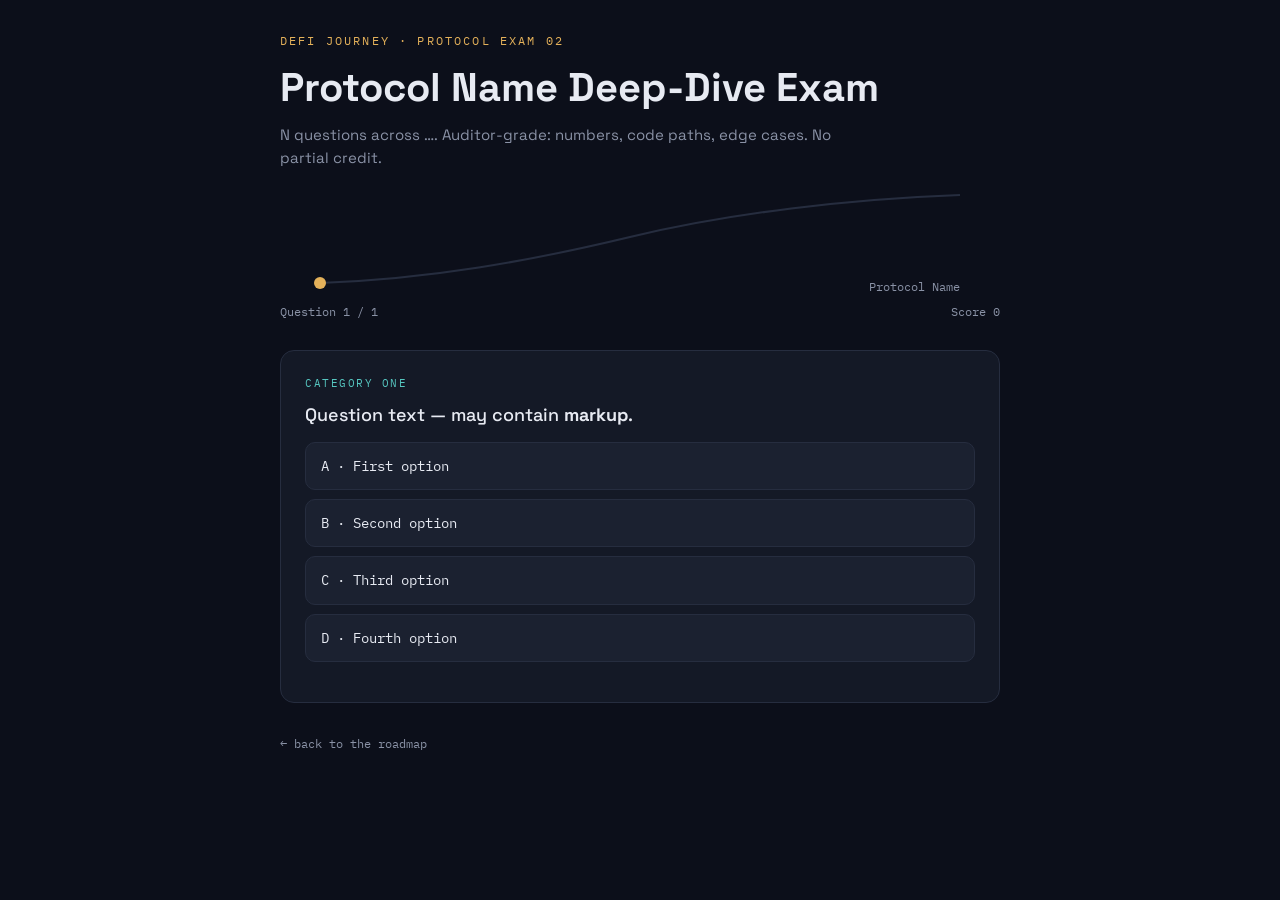
==== exams/_template/index.html @ eb02fe0d "DeFi Journey: roadmap hub + reusable exam engine Static, no-build-step site pairing a 10-node DeFi a" ====
<!DOCTYPE html>
<html lang="en">
<head>
<meta charset="UTF-8">
<meta name="viewport" content="width=device-width, initial-scale=1.0">
<!-- Update the title to match data.js. The engine also sets it at runtime. -->
<title>Protocol Name Deep-Dive Exam · DeFi Journey</title>
<link rel="preconnect" href="https://fonts.googleapis.com">
<link rel="preconnect" href="https://fonts.gstatic.com" crossorigin>
<link href="https://fonts.googleapis.com/css2?family=Space+Grotesk:wght@400;500;600;700&family=IBM+Plex+Sans:wght@400;500;600&family=IBM+Plex+Mono:wght@400;500;600&display=swap" rel="stylesheet">
<link rel="stylesheet" href="../../assets/base.css">
</head>
<body class="exam">
<div class="wrap">
  <header id="exam-header"></header>
  <main id="stage"></main>
  <a class="back-link" href="../../">&larr; back to the roadmap</a>
</div>
<script type="module">
  import { runExam } from "../../assets/engine.js";
  import data from "./data.js";
  runExam(data);
</script>
</body>
</html>
---- assets/base.css ----
/* ==========================================================================
   DeFi Deep-Dive Exams — shared design system.

   Every colour is a custom property so a per-exam `theme` object can override
   just the accents (see engine.js applyTheme). The defaults below are the
   roadmap's navy/gold identity, which doubles as the neutral exam theme.
   ========================================================================== */

:root{
  /* --- surfaces & ink (shared) --- */
  --bg:#0C0F1A;
  --panel:#141926;
  --panel-2:#1B2130;
  --line:#262D3F;
  --line-soft:#1E2536;
  --ink:#E7EAF2;
  --dim:#8A92A6;
  --faint:#5C6376;
  --code-bg:#090C15;

  /* --- accents: themable per exam --- */
  --accent:#E4B15A;              /* primary accent  (hub: gold) */
  --accent-2:#56C6C0;            /* secondary accent (hub: cyan) */
  --ok:#3DDC97;
  --bad:#FF5C5C;

  /* --- hub palette (fixed navy/gold identity) --- */
  --gold:#E4B15A;
  --gold-dim:rgba(228,177,90,0.13);
  --cyan:#56C6C0;
  --cyan-dim:rgba(86,198,192,0.12);
  --coral:#EB7070;
  --coral-dim:rgba(235,112,112,0.12);
  --violet:#9B8CFF;
  --violet-dim:rgba(155,140,255,0.12);

  /* --- type --- */
  --display:'Space Grotesk',system-ui,sans-serif;
  --body:'IBM Plex Sans',system-ui,sans-serif;
  --mono:'IBM Plex Mono',ui-monospace,monospace;
}

*{box-sizing:border-box;margin:0;padding:0}
html{scroll-behavior:smooth}

body{
  background:var(--bg);
  color:var(--ink);
  font-family:var(--body);
  line-height:1.55;
  -webkit-font-smoothing:antialiased;
  min-height:100vh;
}

a{color:var(--accent-2)}

/* ==========================================================================
   HUB  (index.html)
   ========================================================================== */

body.hub{
  background-image:
    linear-gradient(var(--line-soft) 1px,transparent 1px),
    linear-gradient(90deg,var(--line-soft) 1px,transparent 1px);
  background-size:44px 44px;
  background-position:-1px -1px;
  padding:0 20px 120px;
}
body.hub .wrap{max-width:920px;margin:0 auto}

/* ---------- wordmark (shared identity across hub + exams) ---------- */
.wordmark{
  display:inline-flex;align-items:center;gap:10px;
  font-family:var(--mono);font-size:14px;font-weight:500;
  letter-spacing:.16em;text-transform:uppercase;
  color:var(--ink);text-decoration:none;margin-bottom:16px;
}
.wordmark::before{
  content:"";width:9px;height:9px;background:var(--gold);
  transform:rotate(45deg);flex-shrink:0;
}
a.wordmark:hover{color:var(--gold)}
a.wordmark:focus-visible{outline:2px solid var(--gold);outline-offset:4px}

/* the exam eyebrow carries the wordmark inline: "DeFi Journey · exam 01" */
.wm-link{color:inherit;text-decoration:none}
.wm-link:hover{text-decoration:underline}
.wm-link:focus-visible{outline:2px solid var(--accent);outline-offset:3px}

/* ---------- hero ---------- */
body.hub header{padding:64px 0 40px;border-bottom:1px solid var(--line)}
.eyebrow{
  font-family:var(--mono);font-size:12px;letter-spacing:.22em;
  text-transform:uppercase;color:var(--gold);margin-bottom:20px;
  display:flex;align-items:center;gap:10px;
}
.eyebrow::before{content:"";width:26px;height:1px;background:var(--gold)}
body.hub h1{
  font-family:var(--display);font-weight:600;
  font-size:clamp(34px,6vw,60px);line-height:1.02;letter-spacing:-.02em;
  margin-bottom:22px;
}
body.hub h1 em{font-style:normal;color:var(--gold)}
.thesis{font-size:clamp(15px,2.2vw,18px);color:var(--dim);max-width:640px}
.thesis b{color:var(--ink);font-weight:500}
.thesis code{
  font-family:var(--mono);font-size:.88em;color:var(--cyan);
  background:var(--cyan-dim);padding:1px 6px;border-radius:4px;
}

/* ---------- controls ---------- */
.controls{
  position:sticky;top:0;z-index:20;
  background:linear-gradient(var(--bg) 78%,transparent);
  padding:22px 0 16px;margin-bottom:8px;
}
.ctl-row{display:flex;flex-wrap:wrap;gap:10px;align-items:center}
.ctl-label{
  font-family:var(--mono);font-size:11px;letter-spacing:.14em;
  text-transform:uppercase;color:var(--faint);margin-right:2px;
}
.chip{
  font-family:var(--mono);font-size:12px;letter-spacing:.04em;
  color:var(--dim);background:var(--panel);
  border:1px solid var(--line);border-radius:999px;
  padding:7px 14px;cursor:pointer;transition:all .18s ease;
}
.chip:hover{border-color:var(--faint);color:var(--ink)}
.chip:focus-visible{outline:2px solid var(--gold);outline-offset:2px}
.chip[aria-pressed="true"]{
  background:var(--gold-dim);border-color:var(--gold);color:var(--gold);
}
.ctl-row.secondary{margin-top:12px;justify-content:space-between}
.ctl-actions{display:flex;flex-wrap:wrap;gap:16px;align-items:center}
.txt-btn{
  font-family:var(--mono);font-size:12px;color:var(--cyan);
  background:none;border:none;cursor:pointer;letter-spacing:.03em;
  text-decoration:none;padding:0;
}
.txt-btn:hover{text-decoration:underline}
.txt-btn:focus-visible{outline:2px solid var(--cyan);outline-offset:3px}
.progress{display:flex;align-items:center;gap:12px;min-width:200px}
.bar{flex:1;height:5px;background:var(--panel-2);border-radius:99px;overflow:hidden;min-width:110px}
.bar span{display:block;height:100%;width:0;background:var(--gold);transition:width .4s ease}
.p-count{font-family:var(--mono);font-size:12px;color:var(--dim);white-space:nowrap}

/* ---------- rail + cards ---------- */
.track{position:relative;padding-left:0}
.cat{
  position:relative;display:grid;grid-template-columns:56px 1fr;
  gap:0;margin-top:14px;
}
.rail{position:relative;display:flex;flex-direction:column;align-items:center}
.node{
  font-family:var(--mono);font-size:13px;font-weight:500;
  width:38px;height:38px;border-radius:50%;
  display:flex;align-items:center;justify-content:center;
  background:var(--panel);border:1px solid var(--line);
  color:var(--dim);flex-shrink:0;transition:all .25s ease;z-index:2;
}
.cat.open .node{border-color:var(--gold);color:var(--gold);background:var(--gold-dim)}
.cat.done .node{border-color:var(--gold);color:var(--bg);background:var(--gold)}
.line{flex:1;width:1px;background:var(--line);margin-top:2px}
.cat:last-child .line{display:none}

.card{
  background:var(--panel);border:1px solid var(--line);
  border-radius:14px;margin-bottom:6px;overflow:hidden;
  transition:border-color .2s ease;
}
.cat.open .card{border-color:#33405c}
.card-head{
  width:100%;text-align:left;background:none;border:none;cursor:pointer;
  display:flex;align-items:center;gap:16px;padding:18px 20px;color:inherit;
}
.card-head:hover{background:var(--panel-2)}
.card-head:focus-visible{outline:2px solid var(--gold);outline-offset:-2px}
.head-main{flex:1;min-width:0}
.cat-title{font-family:var(--display);font-weight:600;font-size:18px;letter-spacing:-.01em}
.backbone{
  font-family:var(--mono);font-size:12px;color:var(--cyan);margin-top:3px;
  display:block;
}
.backbone::before{content:"backbone: ";color:var(--faint)}
.toggle{
  font-family:var(--mono);font-size:20px;color:var(--faint);
  width:22px;text-align:center;transition:transform .25s ease;flex-shrink:0;
}
.cat.open .toggle{transform:rotate(45deg);color:var(--gold)}

.done-box{
  flex-shrink:0;width:20px;height:20px;border-radius:5px;
  border:1px solid var(--line);background:var(--panel-2);
  cursor:pointer;position:relative;transition:all .18s ease;
}
.done-box:hover{border-color:var(--gold)}
.done-box:focus-visible{outline:2px solid var(--gold);outline-offset:2px}
.cat.done .done-box{background:var(--gold);border-color:var(--gold)}
.cat.done .done-box::after{
  content:"\2713";position:absolute;inset:0;display:flex;align-items:center;
  justify-content:center;color:var(--bg);font-size:13px;font-weight:700;
}

.body{max-height:0;overflow:hidden;transition:max-height .35s ease}
.body-inner{padding:2px 20px 22px 20px;border-top:1px solid var(--line-soft)}

/* ---------- exam call-to-action (always visible, outside the collapse) --- */
.card-foot{
  display:flex;align-items:center;gap:12px;flex-wrap:wrap;
  padding:12px 20px;border-top:1px solid var(--line-soft);
  background:var(--panel-2);
}
.exam-pill{
  font-family:var(--mono);font-size:12px;letter-spacing:.04em;
  border-radius:999px;padding:7px 15px;text-decoration:none;
  transition:all .18s ease;
}
a.exam-pill{
  background:var(--gold-dim);border:1px solid var(--gold);color:var(--gold);
}
a.exam-pill:hover{background:var(--gold);color:var(--bg)}
a.exam-pill:focus-visible{outline:2px solid var(--gold);outline-offset:3px}
button.exam-pill{
  background:none;border:1px dashed var(--line);color:var(--faint);
  cursor:not-allowed;
}
.exam-best{font-family:var(--mono);font-size:11.5px;color:var(--dim)}

/* ---------- facets ---------- */
.facet{display:flex;gap:12px;padding:13px 0;border-bottom:1px solid var(--line-soft)}
.facet:last-of-type{border-bottom:none}
.tag{
  font-family:var(--mono);font-size:10px;letter-spacing:.1em;text-transform:uppercase;
  padding:3px 8px;border-radius:5px;height:fit-content;white-space:nowrap;
  margin-top:2px;flex-shrink:0;width:74px;text-align:center;
}
.tag.arch{color:var(--cyan);background:var(--cyan-dim)}
.tag.econ{color:var(--gold);background:var(--gold-dim)}
.tag.bug{color:var(--coral);background:var(--coral-dim)}
.facet p{font-size:14.5px;color:var(--dim)}
.facet p b{color:var(--ink);font-weight:500}
.facet code{font-family:var(--mono);font-size:.85em;color:var(--cyan)}

/* ---------- resources ---------- */
.res{margin-top:18px}
.res-h{
  font-family:var(--mono);font-size:11px;letter-spacing:.16em;text-transform:uppercase;
  color:var(--faint);margin-bottom:10px;
}
.res-list{display:flex;flex-direction:column;gap:7px}
a.res-item{
  display:flex;align-items:center;gap:12px;text-decoration:none;
  background:var(--panel-2);border:1px solid var(--line-soft);
  border-radius:9px;padding:10px 13px;transition:all .16s ease;
}
a.res-item:hover{border-color:var(--cyan);transform:translateX(2px)}
a.res-item:focus-visible{outline:2px solid var(--cyan);outline-offset:2px}
.rtype{
  font-family:var(--mono);font-size:9.5px;letter-spacing:.08em;
  padding:3px 7px;border-radius:4px;flex-shrink:0;width:56px;text-align:center;
}
.rtype.doc{color:var(--cyan);background:var(--cyan-dim)}
.rtype.book{color:var(--gold);background:var(--gold-dim)}
.rtype.video{color:var(--violet);background:var(--violet-dim)}
.rtype.lab{color:var(--coral);background:var(--coral-dim)}
.res-label{flex:1;font-size:13.5px;color:var(--ink)}
.res-host{font-family:var(--mono);font-size:11px;color:var(--faint)}
.res-item .arrow{color:var(--faint);font-family:var(--mono);transition:color .16s}
a.res-item:hover .arrow{color:var(--cyan)}
.no-res{font-size:13px;color:var(--faint);font-style:italic;padding:8px 0}

/* ---------- cross-cutting + footnote ---------- */
.crosscut{
  margin-top:40px;background:var(--panel);border:1px solid var(--line);
  border-left:3px solid var(--coral);border-radius:14px;padding:26px 24px;
}
.crosscut h2{font-family:var(--display);font-weight:600;font-size:20px;margin-bottom:6px}
.crosscut .sub{color:var(--dim);font-size:14.5px;margin-bottom:18px;max-width:640px}
.note{
  margin-top:32px;font-size:12.5px;color:var(--faint);
  font-family:var(--mono);line-height:1.7;border-top:1px solid var(--line-soft);
  padding-top:18px;
}

/* ==========================================================================
   EXAM  (exams/<slug>/index.html)
   ========================================================================== */

body.exam{font-family:var(--display)}
body.exam .wrap{max-width:760px;margin:0 auto;padding:32px 20px 80px}
body.exam header{margin-bottom:28px}
body.exam .eyebrow{
  color:var(--accent);letter-spacing:.18em;margin-bottom:0;display:block;
}
body.exam .eyebrow::before{content:none}
body.exam h1{font-size:clamp(26px,5vw,40px);font-weight:700;margin:6px 0 4px}
.sub{color:var(--dim);font-size:15px;max-width:56ch}

.hero-wrap svg{width:100%;height:110px;margin:18px 0 6px;display:block}

.progress-label{
  font-family:var(--mono);font-size:12px;color:var(--dim);
  display:flex;justify-content:space-between;gap:12px;
}

body.exam .card{
  background:var(--panel);border:1px solid var(--line);border-radius:14px;
  padding:24px;margin-top:18px;overflow:visible;
}
.qcat{
  font-family:var(--mono);font-size:11px;letter-spacing:.14em;
  text-transform:uppercase;color:var(--accent-2);margin-bottom:10px;
}
.q{font-size:18px;font-weight:500;line-height:1.45;margin-bottom:14px}
body.exam pre{
  background:var(--code-bg);border:1px solid var(--line);border-radius:8px;
  padding:14px;font-family:var(--mono);font-size:12.5px;line-height:1.55;
  overflow-x:auto;margin-bottom:14px;color:#C9C2E8;
}

.opt{
  display:block;width:100%;text-align:left;background:var(--panel-2);
  border:1px solid var(--line);border-radius:10px;padding:13px 15px;
  margin-bottom:9px;color:var(--ink);font-family:var(--mono);font-size:13.5px;
  line-height:1.5;cursor:pointer;transition:border-color .15s,background .15s;
}
.opt:hover:not(:disabled){border-color:var(--accent)}
.opt:focus-visible{outline:2px solid var(--accent);outline-offset:2px}
.opt.correct{border-color:var(--ok);background:rgba(61,220,151,.08)}
.opt.wrong{border-color:var(--bad);background:rgba(255,92,92,.08)}
.opt:disabled{cursor:default;opacity:.9}

.exp{
  display:none;margin-top:14px;padding:15px;border-left:3px solid var(--accent);
  background:rgba(255,255,255,.035);
  background:color-mix(in srgb,var(--accent) 6%,transparent);
  border-radius:0 10px 10px 0;font-size:14px;line-height:1.6;color:#D8D2EE;
}
.exp.show{display:block}
.exp b{color:var(--ink)}

.nav{display:flex;justify-content:flex-end;margin-top:16px}
button.next{
  background:var(--accent);color:#fff;border:none;border-radius:10px;
  padding:11px 26px;font-family:var(--display);font-weight:700;font-size:15px;
  cursor:pointer;display:none;
}
button.next.show{display:block}
button.next:hover{filter:brightness(1.1)}
button.next:focus-visible{outline:2px solid var(--accent-2);outline-offset:3px}

/* ---------- results ---------- */
.score-big{font-family:var(--mono);font-size:clamp(40px,9vw,64px);font-weight:600}
.score-big span{color:var(--accent)}
.verdict{color:var(--dim);margin:4px 0 10px;font-size:15px}
.best{
  font-family:var(--mono);font-size:12.5px;color:var(--accent-2);margin-bottom:18px;
}
.bar-row{margin-bottom:16px}
.bar-head{display:flex;justify-content:space-between;gap:12px;font-family:var(--mono);font-size:12.5px;margin-bottom:6px}
.cbar{height:8px;background:var(--panel-2);border-radius:4px;overflow:hidden}
.cbar i{display:block;height:100%;background:linear-gradient(90deg,var(--accent-2),var(--accent));border-radius:4px}
.gaps{margin-top:22px;border-top:1px solid var(--line);padding-top:18px}
.gaps h3{font-size:15px;margin-bottom:10px}
.gaps p{font-size:14px;color:var(--dim);line-height:1.6;margin-bottom:10px}
.gaps b{color:var(--ink)}
.actions{display:flex;gap:12px;margin-top:24px;flex-wrap:wrap;align-items:center}
.actions a,.actions button{
  border-radius:10px;padding:12px 22px;font-family:var(--display);
  font-weight:700;font-size:14px;cursor:pointer;text-decoration:none;
}
.share{background:var(--accent);color:#fff;border:none}
.share:hover{filter:brightness(1.1)}
.retry{background:transparent;color:var(--ink);border:1px solid var(--line)}
.retry:hover{border-color:var(--accent)}
.actions a:focus-visible,.actions button:focus-visible{outline:2px solid var(--accent-2);outline-offset:3px}

.back-link{
  display:inline-block;margin-top:26px;font-family:var(--mono);font-size:12px;
  color:var(--dim);text-decoration:none;
}
.back-link:hover{color:var(--accent);text-decoration:underline}
.back-link:focus-visible{outline:2px solid var(--accent);outline-offset:3px}

/* ==========================================================================
   RESPONSIVE + MOTION
   ========================================================================== */

@media(max-width:560px){
  body.hub{padding:0 14px 90px}
  .cat{grid-template-columns:44px 1fr}
  .node{width:32px;height:32px;font-size:11px}
  .card-head{padding:15px 15px;gap:11px}
  .card-foot{padding:11px 15px}
  .tag{width:auto}
  /* the label already names the source; dropping the host keeps the row
     (and its trailing arrow) inside the card on narrow screens */
  .res-host{display:none}
  .res-label{min-width:0}
  .facet{flex-direction:column;gap:6px}
  .progress{width:100%;order:-1;margin-bottom:6px}
  body.exam .card{padding:18px}
}

@media(prefers-reduced-motion:reduce){
  *{transition:none!important;scroll-behavior:auto}
}
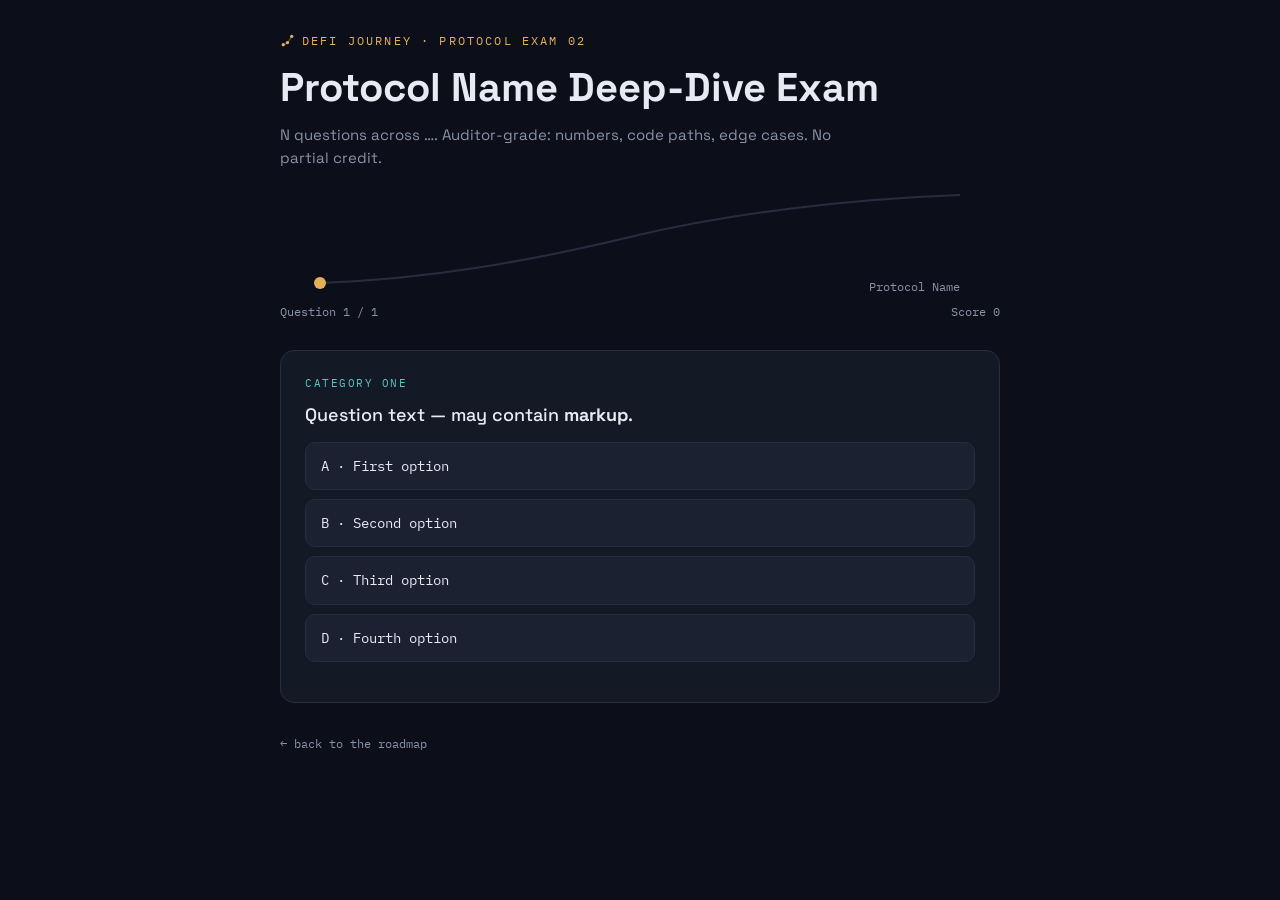
==== commit 4925c29a: "Add a logo mark, favicon, and keep the exam template off the live site The site had a wordmark but n" ====
--- a/exams/_template/index.html
+++ b/exams/_template/index.html
@@ -5,6 +5,8 @@
 <meta name="viewport" content="width=device-width, initial-scale=1.0">
 <!-- Update the title to match data.js. The engine also sets it at runtime. -->
 <title>Protocol Name Deep-Dive Exam · DeFi Journey</title>
+<meta name="robots" content="noindex,nofollow">
+<link rel="icon" href="../../assets/logo.svg" type="image/svg+xml">
 <link rel="preconnect" href="https://fonts.googleapis.com">
 <link rel="preconnect" href="https://fonts.gstatic.com" crossorigin>
 <link href="https://fonts.googleapis.com/css2?family=Space+Grotesk:wght@400;500;600;700&family=IBM+Plex+Sans:wght@400;500;600&family=IBM+Plex+Mono:wght@400;500;600&display=swap" rel="stylesheet">
--- a/assets/base.css
+++ b/assets/base.css
@@ -68,22 +68,37 @@
 }
 body.hub .wrap{max-width:920px;margin:0 auto}
 
-/* ---------- wordmark (shared identity across hub + exams) ---------- */
+/* ---------- logo + wordmark (shared identity across hub + exams) ----------
+   The mark is defined once as a mask so it inherits whatever colour the
+   surrounding context wants — gold on the hub, the protocol accent on an
+   exam page. Three milestones on a falling curve: the roadmap rail and the
+   x·y=k curve in one shape. */
+:root{
+  --logo:url("data:image/svg+xml,%3Csvg xmlns='http://www.w3.org/2000/svg' viewBox='0 0 32 32'%3E%3Cpath d='M7 25C13 25 19 19 25 7' fill='none' stroke='black' stroke-width='2.4' stroke-linecap='round' opacity='.45'/%3E%3Ccircle cx='7' cy='25' r='3.5'/%3E%3Ccircle cx='16' cy='20.5' r='3.5'/%3E%3Ccircle cx='25' cy='7' r='3.5'/%3E%3C/svg%3E");
+}
+.wordmark::before,
+.wm-link::before{
+  content:"";display:inline-block;flex-shrink:0;
+  -webkit-mask:var(--logo) center/contain no-repeat;
+          mask:var(--logo) center/contain no-repeat;
+}
+
 .wordmark{
-  display:inline-flex;align-items:center;gap:10px;
-  font-family:var(--mono);font-size:14px;font-weight:500;
-  letter-spacing:.16em;text-transform:uppercase;
+  display:inline-flex;align-items:center;gap:11px;
+  font-family:var(--mono);font-size:15px;font-weight:500;
+  letter-spacing:.15em;text-transform:uppercase;
   color:var(--ink);text-decoration:none;margin-bottom:16px;
 }
-.wordmark::before{
-  content:"";width:9px;height:9px;background:var(--gold);
-  transform:rotate(45deg);flex-shrink:0;
-}
+.wordmark::before{width:26px;height:26px;background:var(--gold)}
 a.wordmark:hover{color:var(--gold)}
 a.wordmark:focus-visible{outline:2px solid var(--gold);outline-offset:4px}
 
-/* the exam eyebrow carries the wordmark inline: "DeFi Journey · exam 01" */
+/* the exam eyebrow carries the lockup inline: "◈ DeFi Journey · exam 01" */
 .wm-link{color:inherit;text-decoration:none}
+.wm-link::before{
+  width:15px;height:15px;background:currentColor;
+  margin-right:7px;vertical-align:-3px;
+}
 .wm-link:hover{text-decoration:underline}
 .wm-link:focus-visible{outline:2px solid var(--accent);outline-offset:3px}
 
